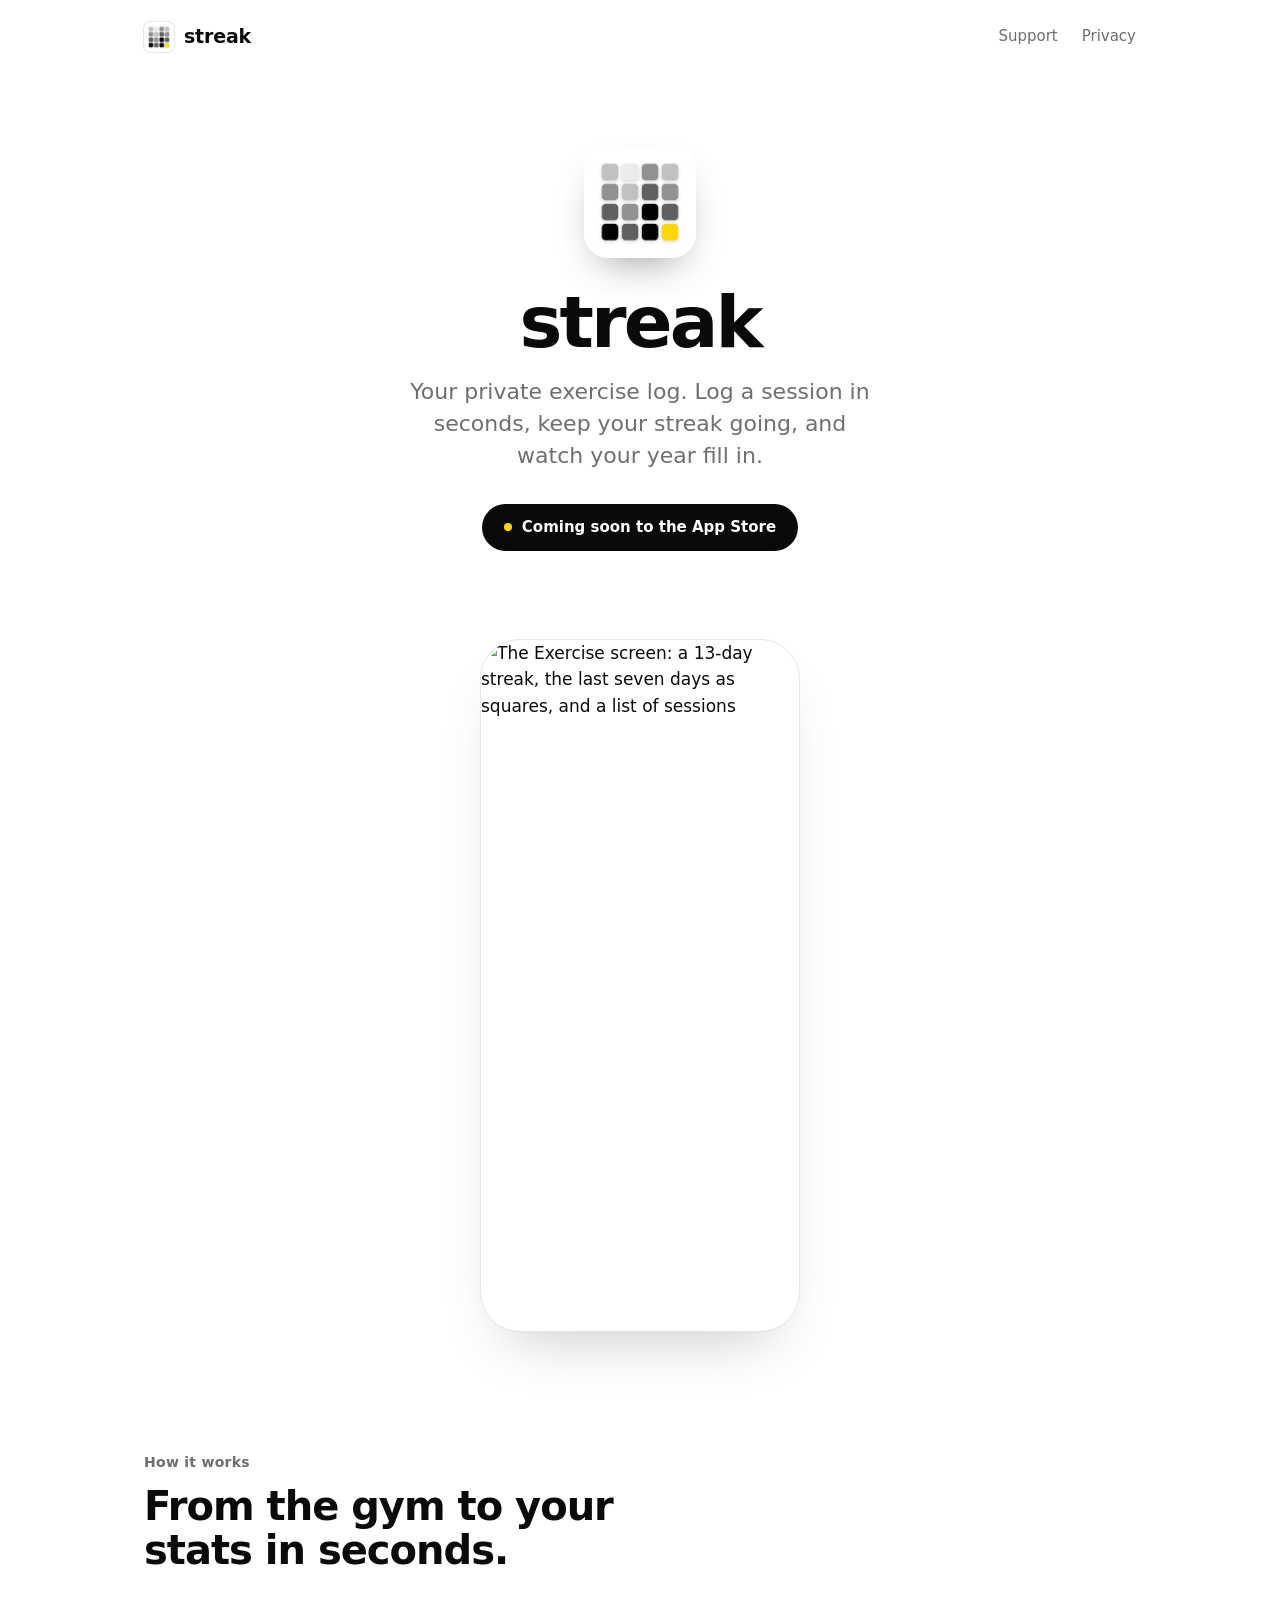
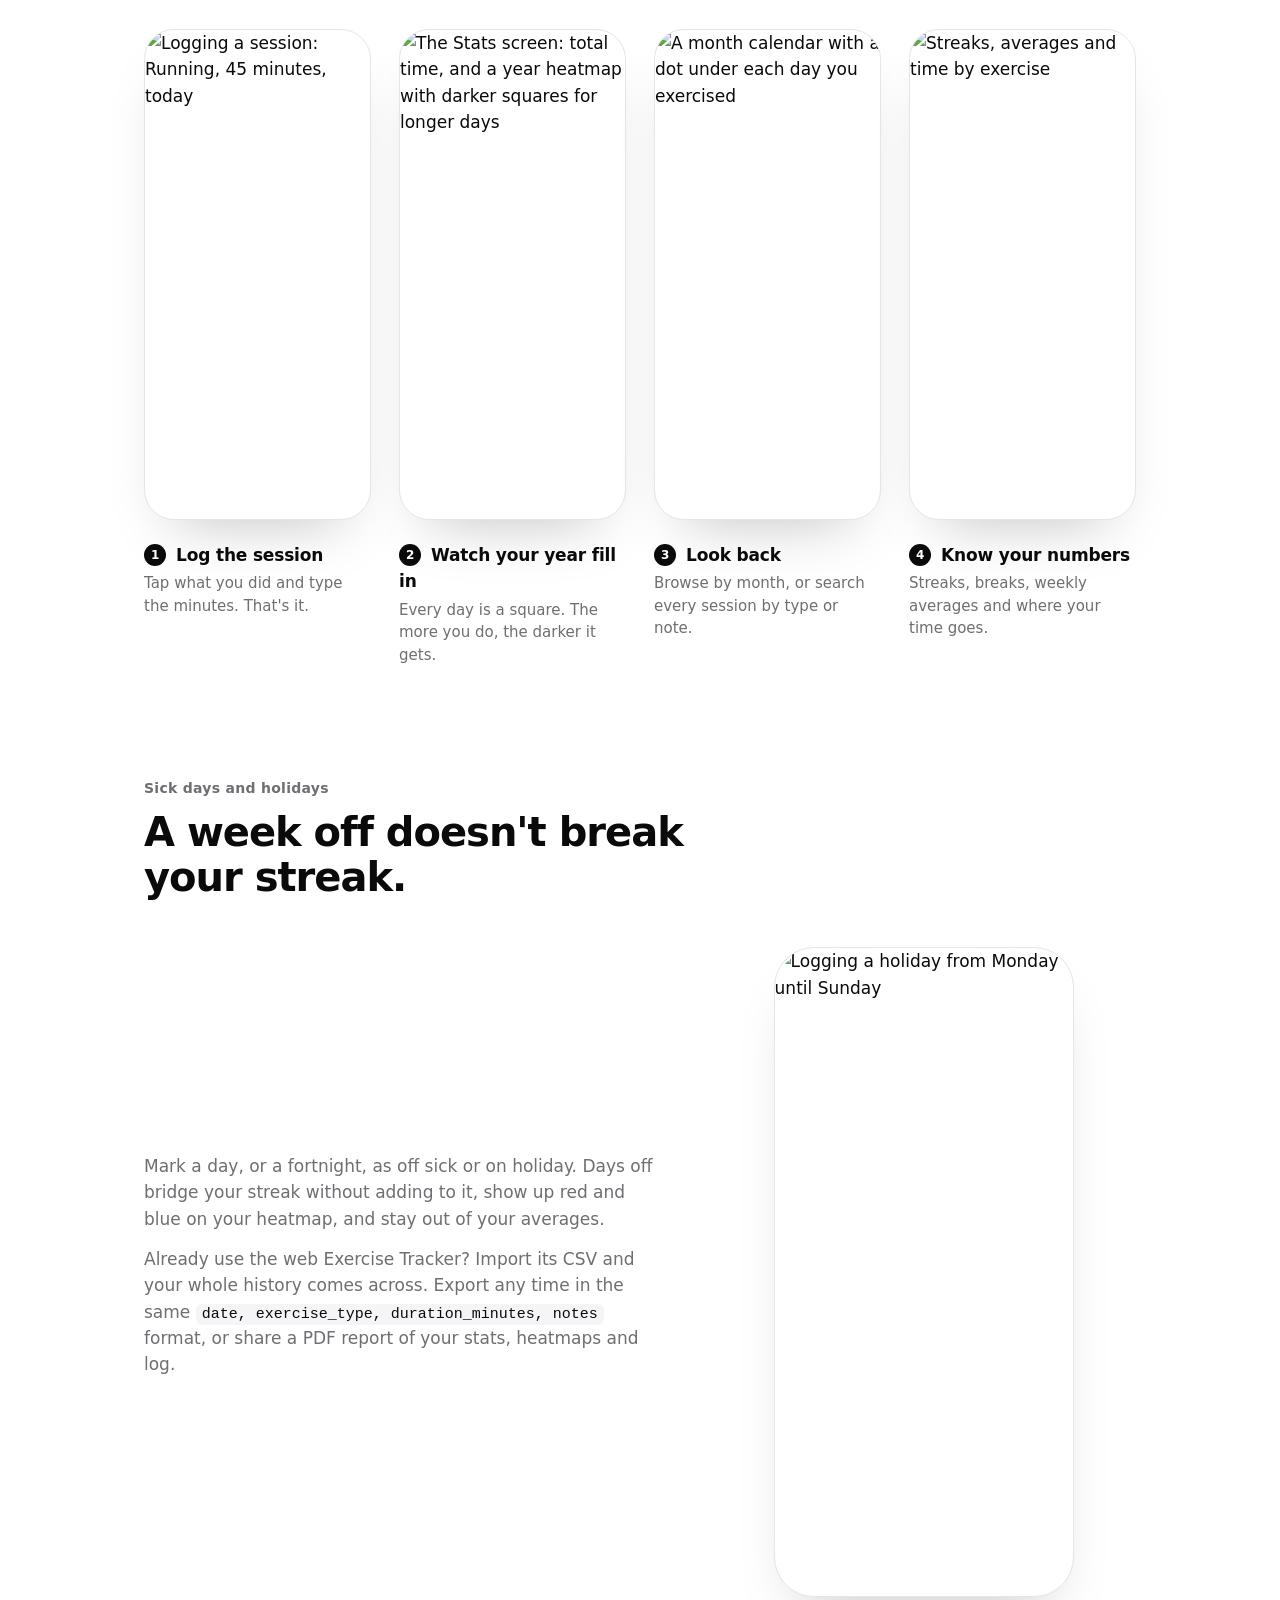
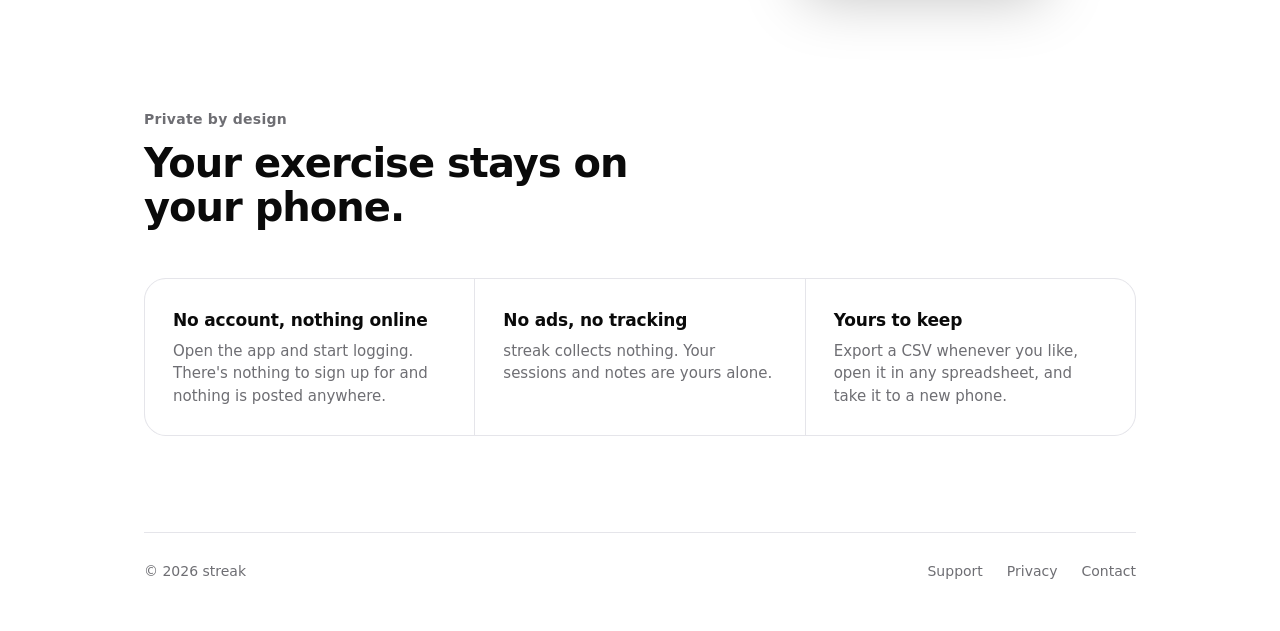
==== index.html @ 530e7906 "streak site: home, support and privacy pages on boast-site's design" ====
<!doctype html>
<html lang="en">
<head>
<meta charset="utf-8">
<meta name="viewport" content="width=device-width, initial-scale=1">
<title>streak · your private exercise log</title>
<meta name="description" content="Your private exercise log. Log a session in seconds, keep your streak going, and watch your year fill in. No account, no ads, and your data stays on your phone.">
<meta property="og:title" content="streak · your private exercise log">
<meta property="og:description" content="Log a session in seconds, keep your streak going, and watch your year fill in.">
<meta property="og:image" content="https://jack-coutts.github.io/streak-site/apple-touch-icon.png">
<meta name="theme-color" content="#ffffff" media="(prefers-color-scheme: light)">
<meta name="theme-color" content="#000000" media="(prefers-color-scheme: dark)">
<link rel="icon" href="favicon.png">
<link rel="apple-touch-icon" href="apple-touch-icon.png">
<link rel="stylesheet" href="style.css">
</head>
<body>
<div class="wrap">
  <header class="top">
    <a class="brand" href="./"><img src="icon.png" alt="">streak</a>
    <nav class="nav"><a href="support.html">Support</a><a href="privacy.html">Privacy</a></nav>
  </header>

  <main>
    <section class="hero">
      <img class="icon" src="icon.png" alt="The streak icon: a four-by-four heatmap that darkens towards a yellow square for today">
      <h1>streak</h1>
      <p class="lede">Your private exercise log. Log a session in seconds, keep your streak going, and watch your year fill in.</p>
      <span class="badge"><span class="dot"></span>Coming soon to the App Store</span>
    </section>

    <div class="phones">
      <img class="phone" src="img/1-exercise.webp" alt="The Exercise screen: a 13-day streak, the last seven days as squares, and a list of sessions" width="660" height="1434">
    </div>

    <section class="section" id="how">
      <p class="eyebrow">How it works</p>
      <h2>From the gym to your stats in seconds.</h2>
      <ol class="steps">
        <li>
          <img class="phone" src="img/2-log.webp" alt="Logging a session: Running, 45 minutes, today" width="660" height="1434" loading="lazy">
          <h3>Log the session</h3>
          <p>Tap what you did and type the minutes. That's it.</p>
        </li>
        <li>
          <img class="phone" src="img/3-stats.webp" alt="The Stats screen: total time, and a year heatmap with darker squares for longer days" width="660" height="1434" loading="lazy">
          <h3>Watch your year fill in</h3>
          <p>Every day is a square. The more you do, the darker it gets.</p>
        </li>
        <li>
          <img class="phone" src="img/4-calendar.webp" alt="A month calendar with a dot under each day you exercised" width="660" height="1434" loading="lazy">
          <h3>Look back</h3>
          <p>Browse by month, or search every session by type or note.</p>
        </li>
        <li>
          <img class="phone" src="img/5-numbers.webp" alt="Streaks, averages and time by exercise" width="660" height="1434" loading="lazy">
          <h3>Know your numbers</h3>
          <p>Streaks, breaks, weekly averages and where your time goes.</p>
        </li>
      </ol>
    </section>

    <section class="section">
      <p class="eyebrow">Sick days and holidays</p>
      <h2>A week off doesn't break your streak.</h2>
      <div class="history">
        <div>
          <p>Mark a day, or a fortnight, as off sick or on holiday. Days off bridge your streak without adding to it, show up red and blue on your heatmap, and stay out of your averages.</p>
          <p>Already use the web Exercise Tracker? Import its CSV and your whole history comes across. Export any time in the same <code>date, exercise_type, duration_minutes, notes</code> format, or share a PDF report of your stats, heatmaps and log.</p>
        </div>
        <img class="phone" src="img/6-days-off.webp" alt="Logging a holiday from Monday until Sunday" width="660" height="1434" loading="lazy">
      </div>
    </section>

    <section class="section">
      <p class="eyebrow">Private by design</p>
      <h2>Your exercise stays on your phone.</h2>
      <div class="points">
        <div><h3>No account, nothing online</h3><p>Open the app and start logging. There's nothing to sign up for and nothing is posted anywhere.</p></div>
        <div><h3>No ads, no tracking</h3><p>streak collects nothing. Your sessions and notes are yours alone.</p></div>
        <div><h3>Yours to keep</h3><p>Export a CSV whenever you like, open it in any spreadsheet, and take it to a new phone.</p></div>
      </div>
    </section>
  </main>

  <footer class="foot">
    <span>© 2026 streak</span>
    <nav><a href="support.html">Support</a><a href="privacy.html">Privacy</a><a href="https://github.com/Jack-Coutts/streak-site/issues">Contact</a></nav>
  </footer>
</div>
</body>
</html>
---- style.css ----
:root {
  color-scheme: light dark;
  --text: #0a0a0a;
  --secondary: #6e6e73;
  --tertiary: #a1a1a6;
  --bg: #fff;
  --surface: #f5f5f7;
  --hairline: #e5e5ea;
  --accent: #ffd60a;
  --frame-shadow: 0 30px 60px -30px rgba(0, 0, 0, 0.25);
}
@media (prefers-color-scheme: dark) {
  :root {
    --text: #f5f5f7;
    --secondary: #8e8e93;
    --tertiary: #5a5a5e;
    --bg: #000;
    --surface: #111113;
    --hairline: #2c2c2e;
    --frame-shadow: 0 30px 60px -30px rgba(0, 0, 0, 0.9);
  }
}

* { box-sizing: border-box; }
html { -webkit-text-size-adjust: 100%; }
body {
  margin: 0;
  background: var(--bg);
  color: var(--text);
  font: 17px/1.55 -apple-system, BlinkMacSystemFont, "SF Pro Text", system-ui, sans-serif;
  -webkit-font-smoothing: antialiased;
}
a { color: inherit; text-decoration: none; }
img { display: block; max-width: 100%; height: auto; }

.wrap { max-width: 1040px; margin: 0 auto; padding: 0 24px; }
.narrow { max-width: 640px; }

/* Header and footer, shared by every page */
.top { display: flex; align-items: center; justify-content: space-between; padding: 22px 0; }
.brand { display: flex; align-items: center; gap: 10px; font-weight: 600; font-size: 19px; letter-spacing: -0.01em; }
.brand img { width: 30px; height: 30px; border-radius: 22%; box-shadow: 0 0 0 1px var(--hairline); }
.nav { display: flex; gap: 24px; font-size: 15px; color: var(--secondary); }
.nav a:hover, .foot a:hover { color: var(--text); }
.foot { border-top: 1px solid var(--hairline); margin-top: 96px; padding: 28px 0 48px; display: flex; flex-wrap: wrap; gap: 12px 28px; justify-content: space-between; font-size: 14px; color: var(--secondary); }
.foot nav { display: flex; gap: 24px; }

/* Home */
.hero { text-align: center; padding: 72px 0 24px; }
.hero .icon { width: 112px; height: 112px; margin: 0 auto 28px; border-radius: 22%; box-shadow: 0 18px 40px -18px rgba(0, 0, 0, 0.45); }
.hero h1 { font-size: clamp(44px, 8vw, 72px); line-height: 1; letter-spacing: -0.04em; margin: 0; font-weight: 700; }
.hero .lede { font-size: clamp(19px, 2.4vw, 22px); line-height: 1.45; color: var(--secondary); max-width: 34ch; margin: 18px auto 0; }
.badge { display: inline-flex; align-items: center; gap: 10px; margin-top: 32px; padding: 12px 22px; border-radius: 999px; background: var(--text); color: var(--bg); font-size: 15px; font-weight: 600; }
.badge .dot { width: 8px; height: 8px; border-radius: 50%; background: var(--accent); }

.phones { display: flex; justify-content: center; padding: 64px 0 8px; }
.phones .phone { width: 320px; }
.phone { border-radius: 40px; overflow: hidden; border: 1px solid var(--hairline); box-shadow: var(--frame-shadow); background: var(--bg); }

.section { padding-top: 112px; }
.eyebrow { font-size: 14px; font-weight: 600; letter-spacing: 0.02em; color: var(--secondary); margin: 0 0 10px; }
.section h2 { font-size: clamp(30px, 4.4vw, 40px); line-height: 1.12; letter-spacing: -0.025em; margin: 0; max-width: 20ch; }

.steps { list-style: none; padding: 0; margin: 56px 0 0; display: grid; grid-template-columns: repeat(4, 1fr); gap: 28px; counter-reset: step; }
.steps li { counter-increment: step; }
.steps .phone { width: 100%; border-radius: 30px; }
.steps h3 { font-size: 17px; margin: 22px 0 4px; letter-spacing: -0.01em; }
.steps h3::before { content: counter(step); display: inline-grid; place-items: center; width: 22px; height: 22px; margin-right: 10px; border-radius: 50%; background: var(--text); color: var(--bg); font-size: 12px; font-weight: 700; vertical-align: 2px; }
.steps p { margin: 0; color: var(--secondary); font-size: 15px; line-height: 1.5; }

.points { display: grid; grid-template-columns: repeat(3, 1fr); gap: 1px; margin-top: 48px; background: var(--hairline); border: 1px solid var(--hairline); border-radius: 22px; overflow: hidden; }
.points div { background: var(--bg); padding: 28px; }
.points h3 { font-size: 17px; margin: 0 0 6px; letter-spacing: -0.01em; }
.points p { margin: 0; color: var(--secondary); font-size: 15px; line-height: 1.5; }

/* Document pages: support and privacy */
.doc { max-width: 640px; margin: 0 auto; padding-top: 48px; }
.doc h1 { font-size: clamp(34px, 5vw, 44px); line-height: 1.1; letter-spacing: -0.03em; margin: 0 0 6px; }
.doc .meta { color: var(--secondary); font-size: 15px; margin: 0 0 40px; }
.doc h2 { font-size: 20px; letter-spacing: -0.015em; margin: 48px 0 8px; }
.doc p, .doc li { margin: 0 0 12px; }
.doc ul { padding-left: 20px; }
.doc a { text-decoration: underline; text-decoration-color: var(--hairline); text-underline-offset: 3px; }
.toc { display: grid; grid-template-columns: repeat(2, 1fr); grid-template-rows: repeat(4, auto); grid-auto-flow: column; gap: 2px 24px; padding: 18px 0; margin: 0 0 8px; border-top: 1px solid var(--hairline); border-bottom: 1px solid var(--hairline); font-size: 15px; }
.doc .toc a { color: var(--secondary); padding: 4px 0; text-decoration: none; }
.toc a:hover { color: var(--text); }
.doc ol { padding-left: 22px; }
.doc ol li { padding-left: 4px; }
.doc h2 { scroll-margin-top: 24px; }
.doc code { font: 14px ui-monospace, "SF Mono", Menlo, monospace; background: var(--surface); padding: 2px 6px; border-radius: 6px; }
.doc .figure { display: flex; gap: 20px; margin: 20px 0 8px; }
.doc .figure .phone { width: 200px; border-radius: 30px; box-shadow: none; }

@media (max-width: 860px) {
  .steps { grid-template-columns: repeat(2, 1fr); gap: 40px 20px; }
  .points { grid-template-columns: 1fr; }
}
@media (max-width: 620px) {
  .nav { gap: 18px; }
  .phones { padding-top: 48px; }
  .phones .phone { width: 78%; border-radius: 32px; }
  .doc .figure .phone { width: 46%; }
  .toc { grid-template-columns: 1fr; grid-template-rows: none; grid-auto-flow: row; }
}

/* streak additions */
.history { display: grid; grid-template-columns: 1.1fr 0.9fr; gap: 48px; align-items: center; margin-top: 48px; }
.history p { margin: 0 0 14px; color: var(--secondary); font-size: 17px; }
.history code { font: 15px ui-monospace, "SF Mono", Menlo, monospace; background: var(--surface); padding: 2px 6px; border-radius: 6px; color: var(--text); }
.history .phone { width: 300px; justify-self: center; }
@media (max-width: 860px) {
  .history { grid-template-columns: 1fr; }
}
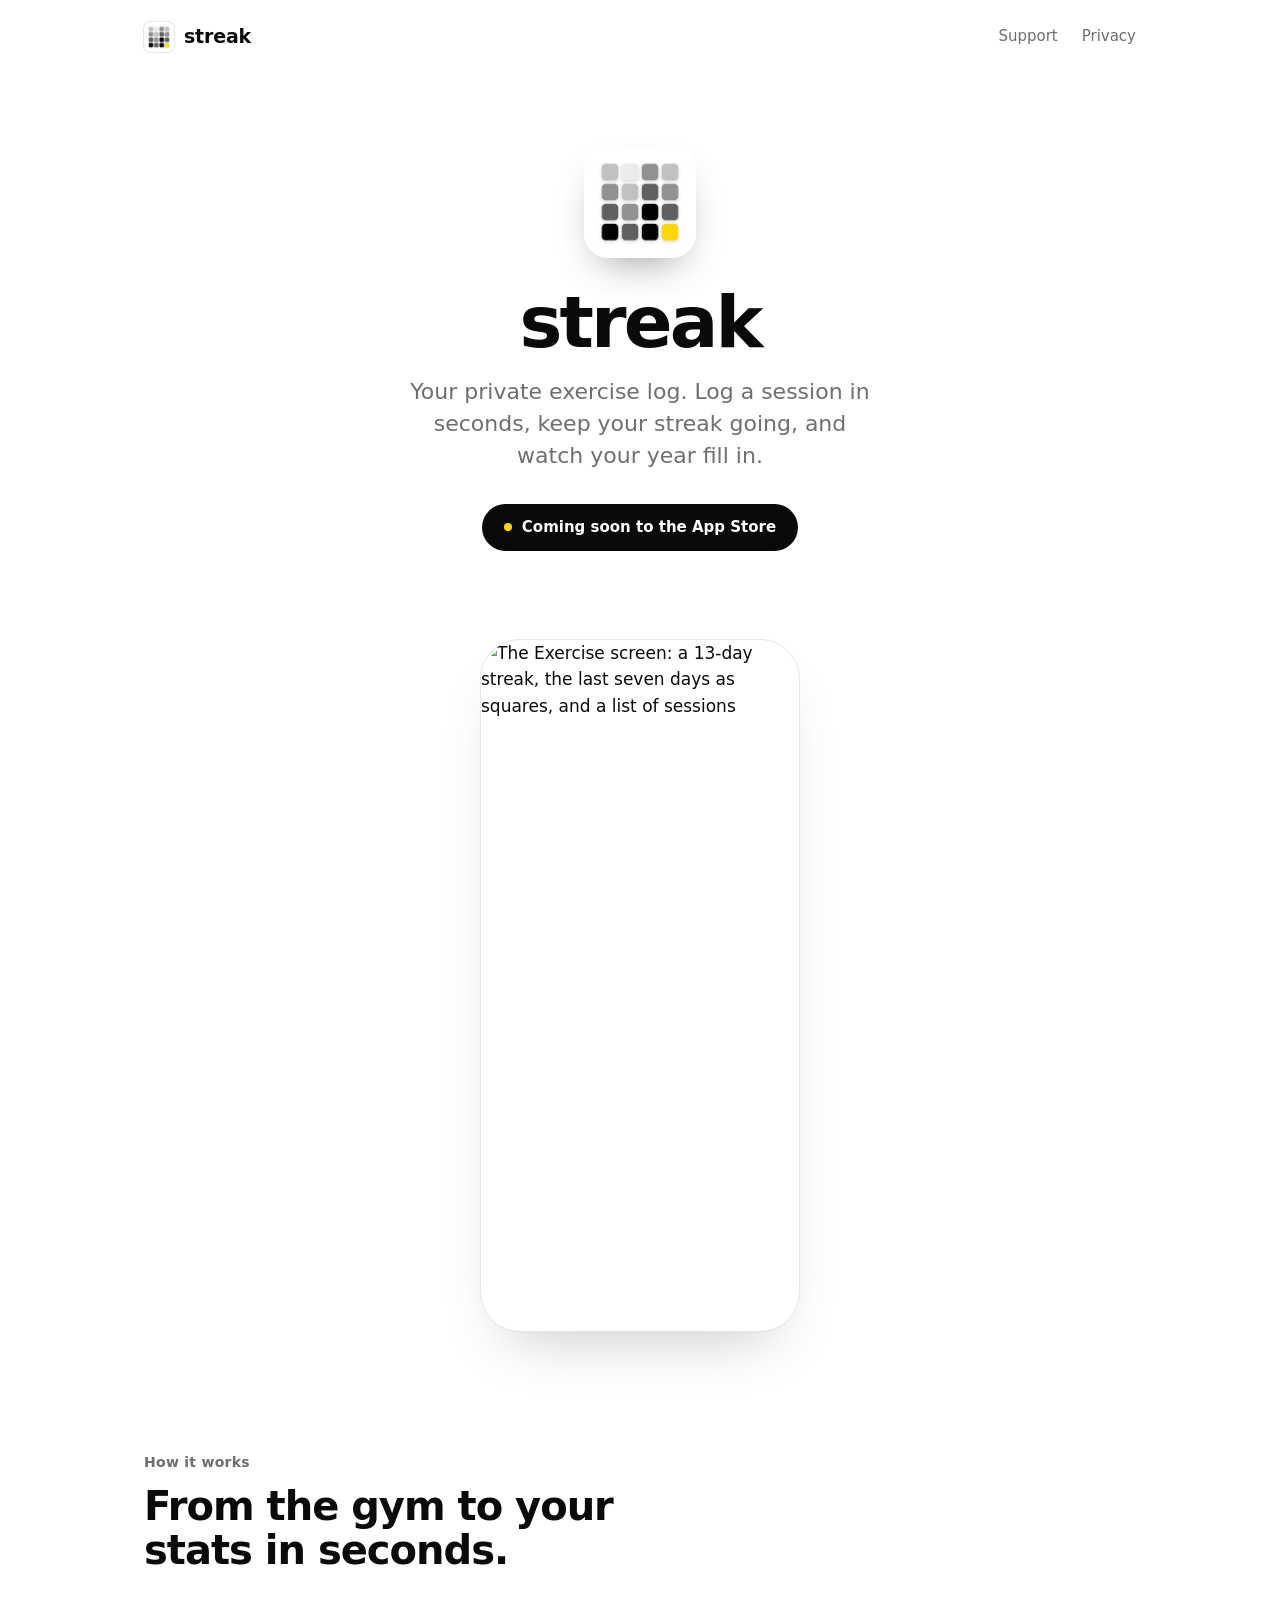
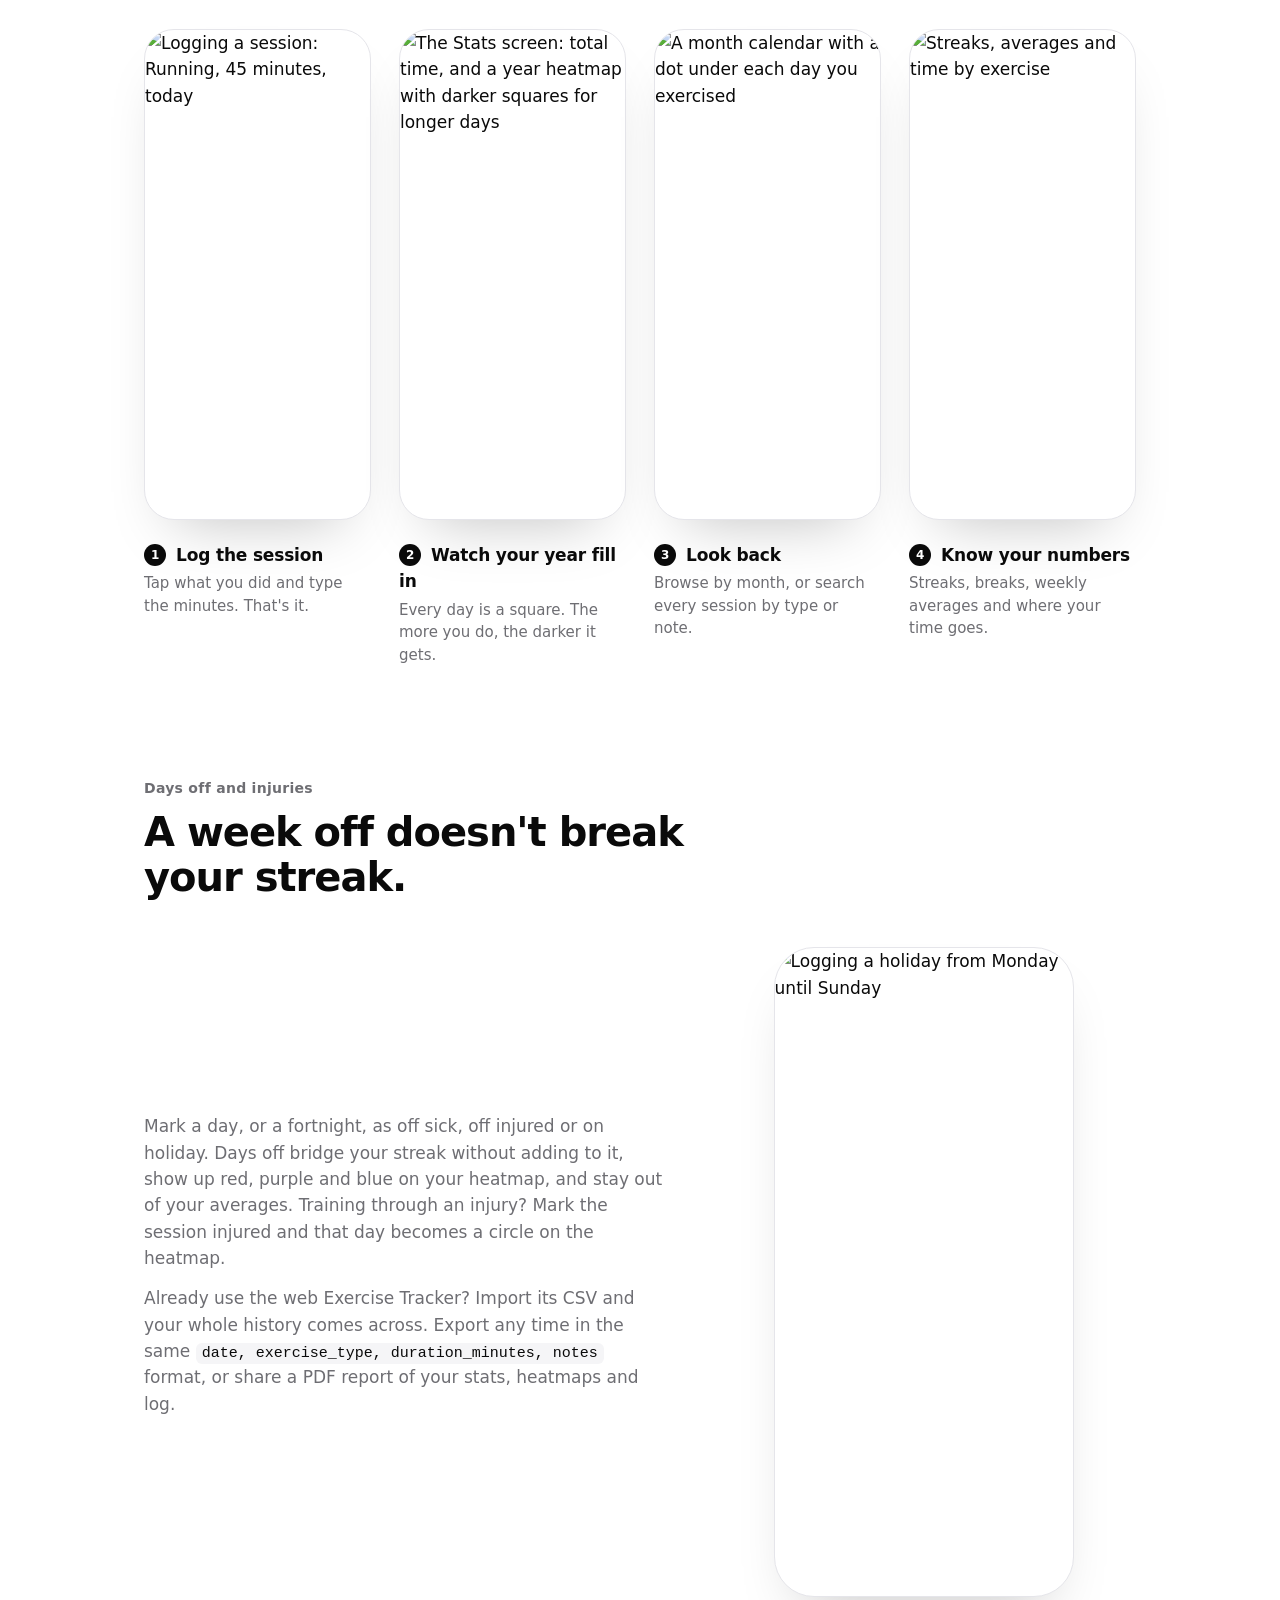
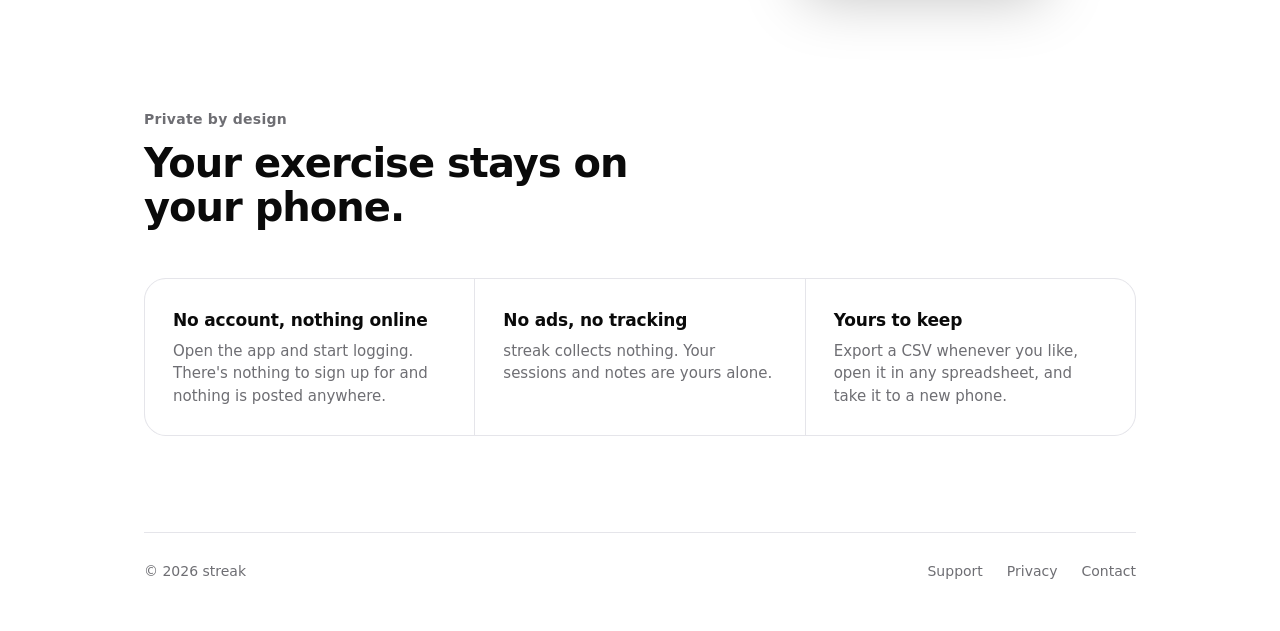
==== commit 0b5a0a09: "Support and home: off injured and training injured" ====
--- a/index.html
+++ b/index.html
@@ -61,11 +61,11 @@
     </section>
 
     <section class="section">
-      <p class="eyebrow">Sick days and holidays</p>
+      <p class="eyebrow">Days off and injuries</p>
       <h2>A week off doesn't break your streak.</h2>
       <div class="history">
         <div>
-          <p>Mark a day, or a fortnight, as off sick or on holiday. Days off bridge your streak without adding to it, show up red and blue on your heatmap, and stay out of your averages.</p>
+          <p>Mark a day, or a fortnight, as off sick, off injured or on holiday. Days off bridge your streak without adding to it, show up red, purple and blue on your heatmap, and stay out of your averages. Training through an injury? Mark the session injured and that day becomes a circle on the heatmap.</p>
           <p>Already use the web Exercise Tracker? Import its CSV and your whole history comes across. Export any time in the same <code>date, exercise_type, duration_minutes, notes</code> format, or share a PDF report of your stats, heatmaps and log.</p>
         </div>
         <img class="phone" src="img/6-days-off.webp" alt="Logging a holiday from Monday until Sunday" width="660" height="1434" loading="lazy">
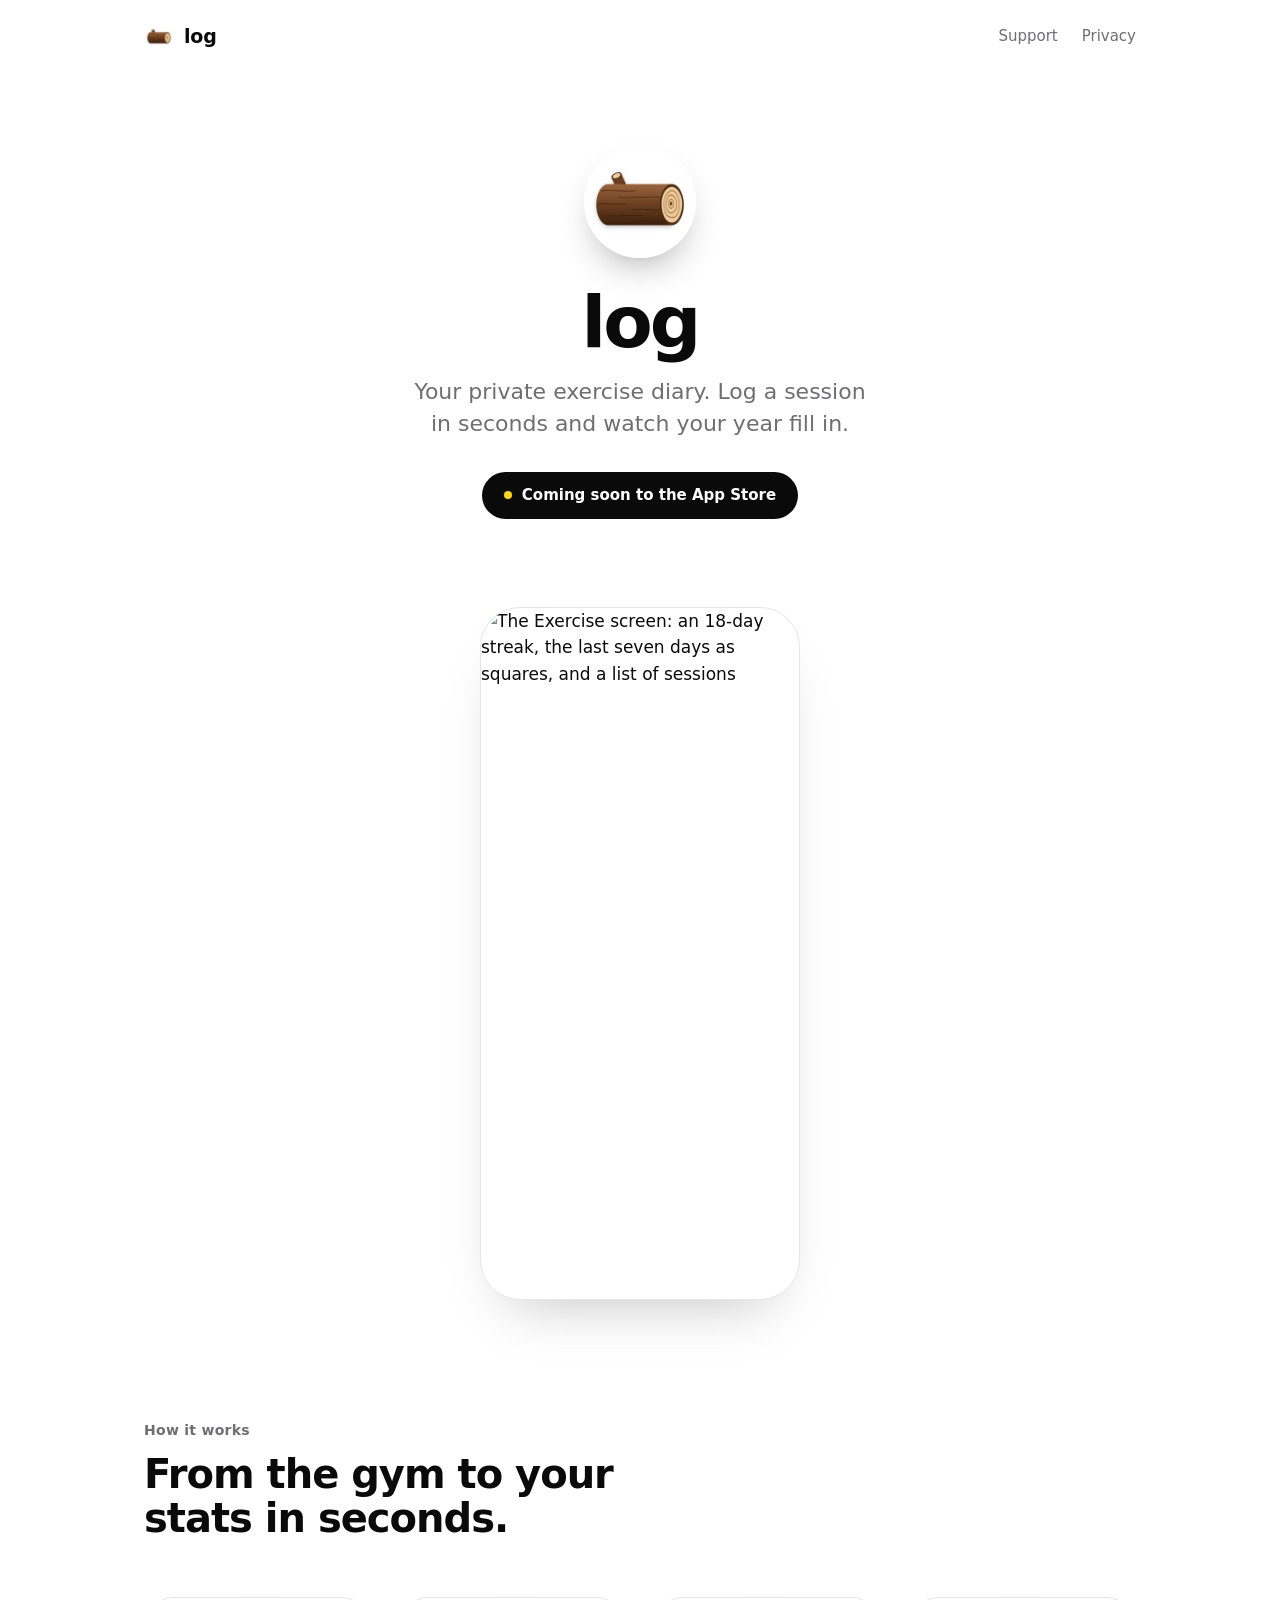
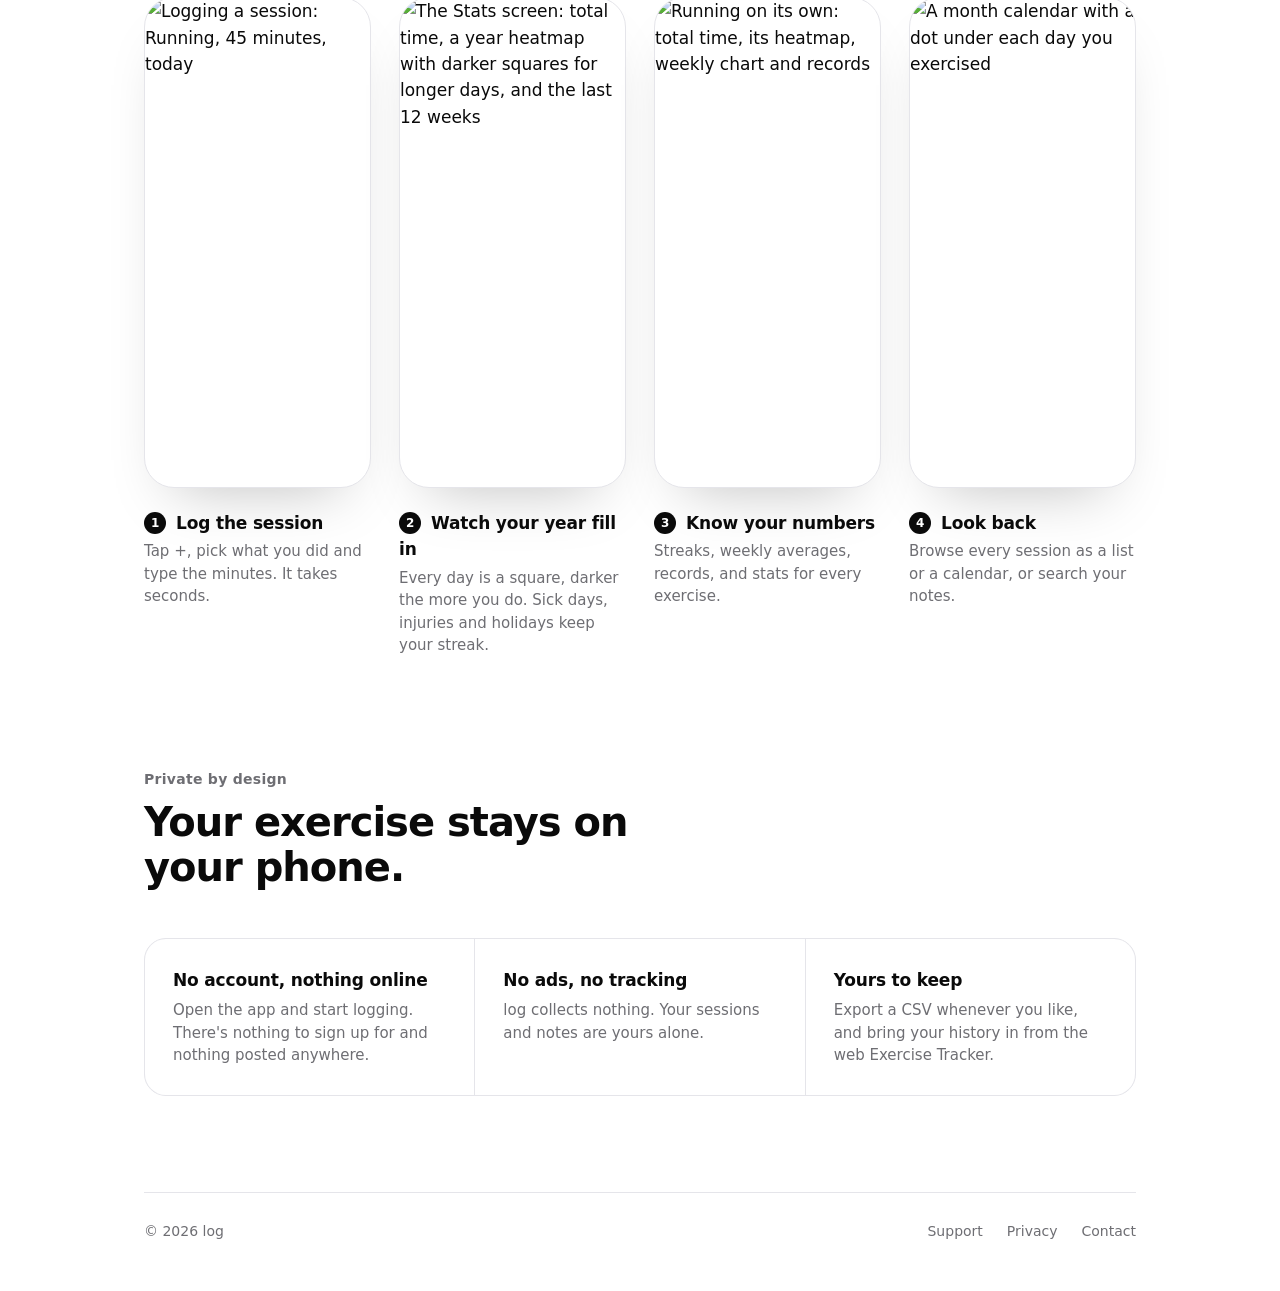
==== commit c7708b93: "Rename to log: boast-site's stylesheet unchanged, same page structure, brown log icon Screenshots (i" ====
--- a/index.html
+++ b/index.html
@@ -3,11 +3,11 @@
 <head>
 <meta charset="utf-8">
 <meta name="viewport" content="width=device-width, initial-scale=1">
-<title>streak · your private exercise log</title>
-<meta name="description" content="Your private exercise log. Log a session in seconds, keep your streak going, and watch your year fill in. No account, no ads, and your data stays on your phone.">
-<meta property="og:title" content="streak · your private exercise log">
-<meta property="og:description" content="Log a session in seconds, keep your streak going, and watch your year fill in.">
-<meta property="og:image" content="https://jack-coutts.github.io/streak-site/apple-touch-icon.png">
+<title>log · your private exercise diary</title>
+<meta name="description" content="Your private exercise diary. Log a session in seconds and watch your year fill in. No account, no ads, and your data stays on your phone.">
+<meta property="og:title" content="log · your private exercise diary">
+<meta property="og:description" content="Log a session in seconds and watch your year fill in.">
+<meta property="og:image" content="https://jack-coutts.github.io/log-site/apple-touch-icon.png">
 <meta name="theme-color" content="#ffffff" media="(prefers-color-scheme: light)">
 <meta name="theme-color" content="#000000" media="(prefers-color-scheme: dark)">
 <link rel="icon" href="favicon.png">
@@ -17,20 +17,20 @@
 <body>
 <div class="wrap">
   <header class="top">
-    <a class="brand" href="./"><img src="icon.png" alt="">streak</a>
+    <a class="brand" href="./"><img src="icon.png" alt="">log</a>
     <nav class="nav"><a href="support.html">Support</a><a href="privacy.html">Privacy</a></nav>
   </header>
 
   <main>
     <section class="hero">
-      <img class="icon" src="icon.png" alt="The streak icon: a four-by-four heatmap that darkens towards a yellow square for today">
-      <h1>streak</h1>
-      <p class="lede">Your private exercise log. Log a session in seconds, keep your streak going, and watch your year fill in.</p>
+      <img class="icon" src="icon.png" alt="The log icon: a brown log lying on its side, its sawn end showing growth rings">
+      <h1>log</h1>
+      <p class="lede">Your private exercise diary. Log a session in seconds and watch your year fill in.</p>
       <span class="badge"><span class="dot"></span>Coming soon to the App Store</span>
     </section>
 
     <div class="phones">
-      <img class="phone" src="img/1-exercise.webp" alt="The Exercise screen: a 13-day streak, the last seven days as squares, and a list of sessions" width="660" height="1434">
+      <img class="phone" src="img/1-exercise.webp" alt="The Exercise screen: an 18-day streak, the last seven days as squares, and a list of sessions" width="660" height="1434">
     </div>
 
     <section class="section" id="how">
@@ -40,52 +40,40 @@
         <li>
           <img class="phone" src="img/2-log.webp" alt="Logging a session: Running, 45 minutes, today" width="660" height="1434" loading="lazy">
           <h3>Log the session</h3>
-          <p>Tap what you did and type the minutes. That's it.</p>
+          <p>Tap +, pick what you did and type the minutes. It takes seconds.</p>
         </li>
         <li>
-          <img class="phone" src="img/3-stats.webp" alt="The Stats screen: total time, and a year heatmap with darker squares for longer days" width="660" height="1434" loading="lazy">
+          <img class="phone" src="img/3-stats.webp" alt="The Stats screen: total time, a year heatmap with darker squares for longer days, and the last 12 weeks" width="660" height="1434" loading="lazy">
           <h3>Watch your year fill in</h3>
-          <p>Every day is a square. The more you do, the darker it gets.</p>
+          <p>Every day is a square, darker the more you do. Sick days, injuries and holidays keep your streak.</p>
+        </li>
+        <li>
+          <img class="phone" src="img/5-exercise.webp" alt="Running on its own: total time, its heatmap, weekly chart and records" width="660" height="1434" loading="lazy">
+          <h3>Know your numbers</h3>
+          <p>Streaks, weekly averages, records, and stats for every exercise.</p>
         </li>
         <li>
           <img class="phone" src="img/4-calendar.webp" alt="A month calendar with a dot under each day you exercised" width="660" height="1434" loading="lazy">
           <h3>Look back</h3>
-          <p>Browse by month, or search every session by type or note.</p>
-        </li>
-        <li>
-          <img class="phone" src="img/5-numbers.webp" alt="Streaks, averages and time by exercise" width="660" height="1434" loading="lazy">
-          <h3>Know your numbers</h3>
-          <p>Streaks, breaks, weekly averages and where your time goes.</p>
+          <p>Browse every session as a list or a calendar, or search your notes.</p>
         </li>
       </ol>
-    </section>
-
-    <section class="section">
-      <p class="eyebrow">Days off and injuries</p>
-      <h2>A week off doesn't break your streak.</h2>
-      <div class="history">
-        <div>
-          <p>Mark a day, or a fortnight, as off sick, off injured or on holiday. Days off bridge your streak without adding to it, show up red, purple and blue on your heatmap, and stay out of your averages. Training through an injury? Mark the session injured and that day becomes a circle on the heatmap.</p>
-          <p>Already use the web Exercise Tracker? Import its CSV and your whole history comes across. Export any time in the same <code>date, exercise_type, duration_minutes, notes</code> format, or share a PDF report of your stats, heatmaps and log.</p>
-        </div>
-        <img class="phone" src="img/6-days-off.webp" alt="Logging a holiday from Monday until Sunday" width="660" height="1434" loading="lazy">
-      </div>
     </section>
 
     <section class="section">
       <p class="eyebrow">Private by design</p>
       <h2>Your exercise stays on your phone.</h2>
       <div class="points">
-        <div><h3>No account, nothing online</h3><p>Open the app and start logging. There's nothing to sign up for and nothing is posted anywhere.</p></div>
-        <div><h3>No ads, no tracking</h3><p>streak collects nothing. Your sessions and notes are yours alone.</p></div>
-        <div><h3>Yours to keep</h3><p>Export a CSV whenever you like, open it in any spreadsheet, and take it to a new phone.</p></div>
+        <div><h3>No account, nothing online</h3><p>Open the app and start logging. There's nothing to sign up for and nothing posted anywhere.</p></div>
+        <div><h3>No ads, no tracking</h3><p>log collects nothing. Your sessions and notes are yours alone.</p></div>
+        <div><h3>Yours to keep</h3><p>Export a CSV whenever you like, and bring your history in from the web Exercise Tracker.</p></div>
       </div>
     </section>
   </main>
 
   <footer class="foot">
-    <span>© 2026 streak</span>
-    <nav><a href="support.html">Support</a><a href="privacy.html">Privacy</a><a href="https://github.com/Jack-Coutts/streak-site/issues">Contact</a></nav>
+    <span>© 2026 log</span>
+    <nav><a href="support.html">Support</a><a href="privacy.html">Privacy</a><a href="https://github.com/Jack-Coutts/log-site/issues">Contact</a></nav>
   </footer>
 </div>
 </body>
--- a/style.css
+++ b/style.css
@@ -6,7 +6,7 @@
   --bg: #fff;
   --surface: #f5f5f7;
   --hairline: #e5e5ea;
-  --accent: #ffd60a;
+  --ball: #ffd60a;
   --frame-shadow: 0 30px 60px -30px rgba(0, 0, 0, 0.25);
 }
 @media (prefers-color-scheme: dark) {
@@ -39,7 +39,7 @@
 /* Header and footer, shared by every page */
 .top { display: flex; align-items: center; justify-content: space-between; padding: 22px 0; }
 .brand { display: flex; align-items: center; gap: 10px; font-weight: 600; font-size: 19px; letter-spacing: -0.01em; }
-.brand img { width: 30px; height: 30px; border-radius: 22%; box-shadow: 0 0 0 1px var(--hairline); }
+.brand img { width: 30px; height: 30px; border-radius: 50%; }
 .nav { display: flex; gap: 24px; font-size: 15px; color: var(--secondary); }
 .nav a:hover, .foot a:hover { color: var(--text); }
 .foot { border-top: 1px solid var(--hairline); margin-top: 96px; padding: 28px 0 48px; display: flex; flex-wrap: wrap; gap: 12px 28px; justify-content: space-between; font-size: 14px; color: var(--secondary); }
@@ -47,11 +47,11 @@
 
 /* Home */
 .hero { text-align: center; padding: 72px 0 24px; }
-.hero .icon { width: 112px; height: 112px; margin: 0 auto 28px; border-radius: 22%; box-shadow: 0 18px 40px -18px rgba(0, 0, 0, 0.45); }
+.hero .icon { width: 112px; height: 112px; margin: 0 auto 28px; border-radius: 50%; box-shadow: 0 18px 40px -18px rgba(0, 0, 0, 0.45); }
 .hero h1 { font-size: clamp(44px, 8vw, 72px); line-height: 1; letter-spacing: -0.04em; margin: 0; font-weight: 700; }
 .hero .lede { font-size: clamp(19px, 2.4vw, 22px); line-height: 1.45; color: var(--secondary); max-width: 34ch; margin: 18px auto 0; }
 .badge { display: inline-flex; align-items: center; gap: 10px; margin-top: 32px; padding: 12px 22px; border-radius: 999px; background: var(--text); color: var(--bg); font-size: 15px; font-weight: 600; }
-.badge .dot { width: 8px; height: 8px; border-radius: 50%; background: var(--accent); }
+.badge .dot { width: 8px; height: 8px; border-radius: 50%; background: var(--ball); }
 
 .phones { display: flex; justify-content: center; padding: 64px 0 8px; }
 .phones .phone { width: 320px; }
@@ -102,12 +102,3 @@
   .doc .figure .phone { width: 46%; }
   .toc { grid-template-columns: 1fr; grid-template-rows: none; grid-auto-flow: row; }
 }
-
-/* streak additions */
-.history { display: grid; grid-template-columns: 1.1fr 0.9fr; gap: 48px; align-items: center; margin-top: 48px; }
-.history p { margin: 0 0 14px; color: var(--secondary); font-size: 17px; }
-.history code { font: 15px ui-monospace, "SF Mono", Menlo, monospace; background: var(--surface); padding: 2px 6px; border-radius: 6px; color: var(--text); }
-.history .phone { width: 300px; justify-self: center; }
-@media (max-width: 860px) {
-  .history { grid-template-columns: 1fr; }
-}
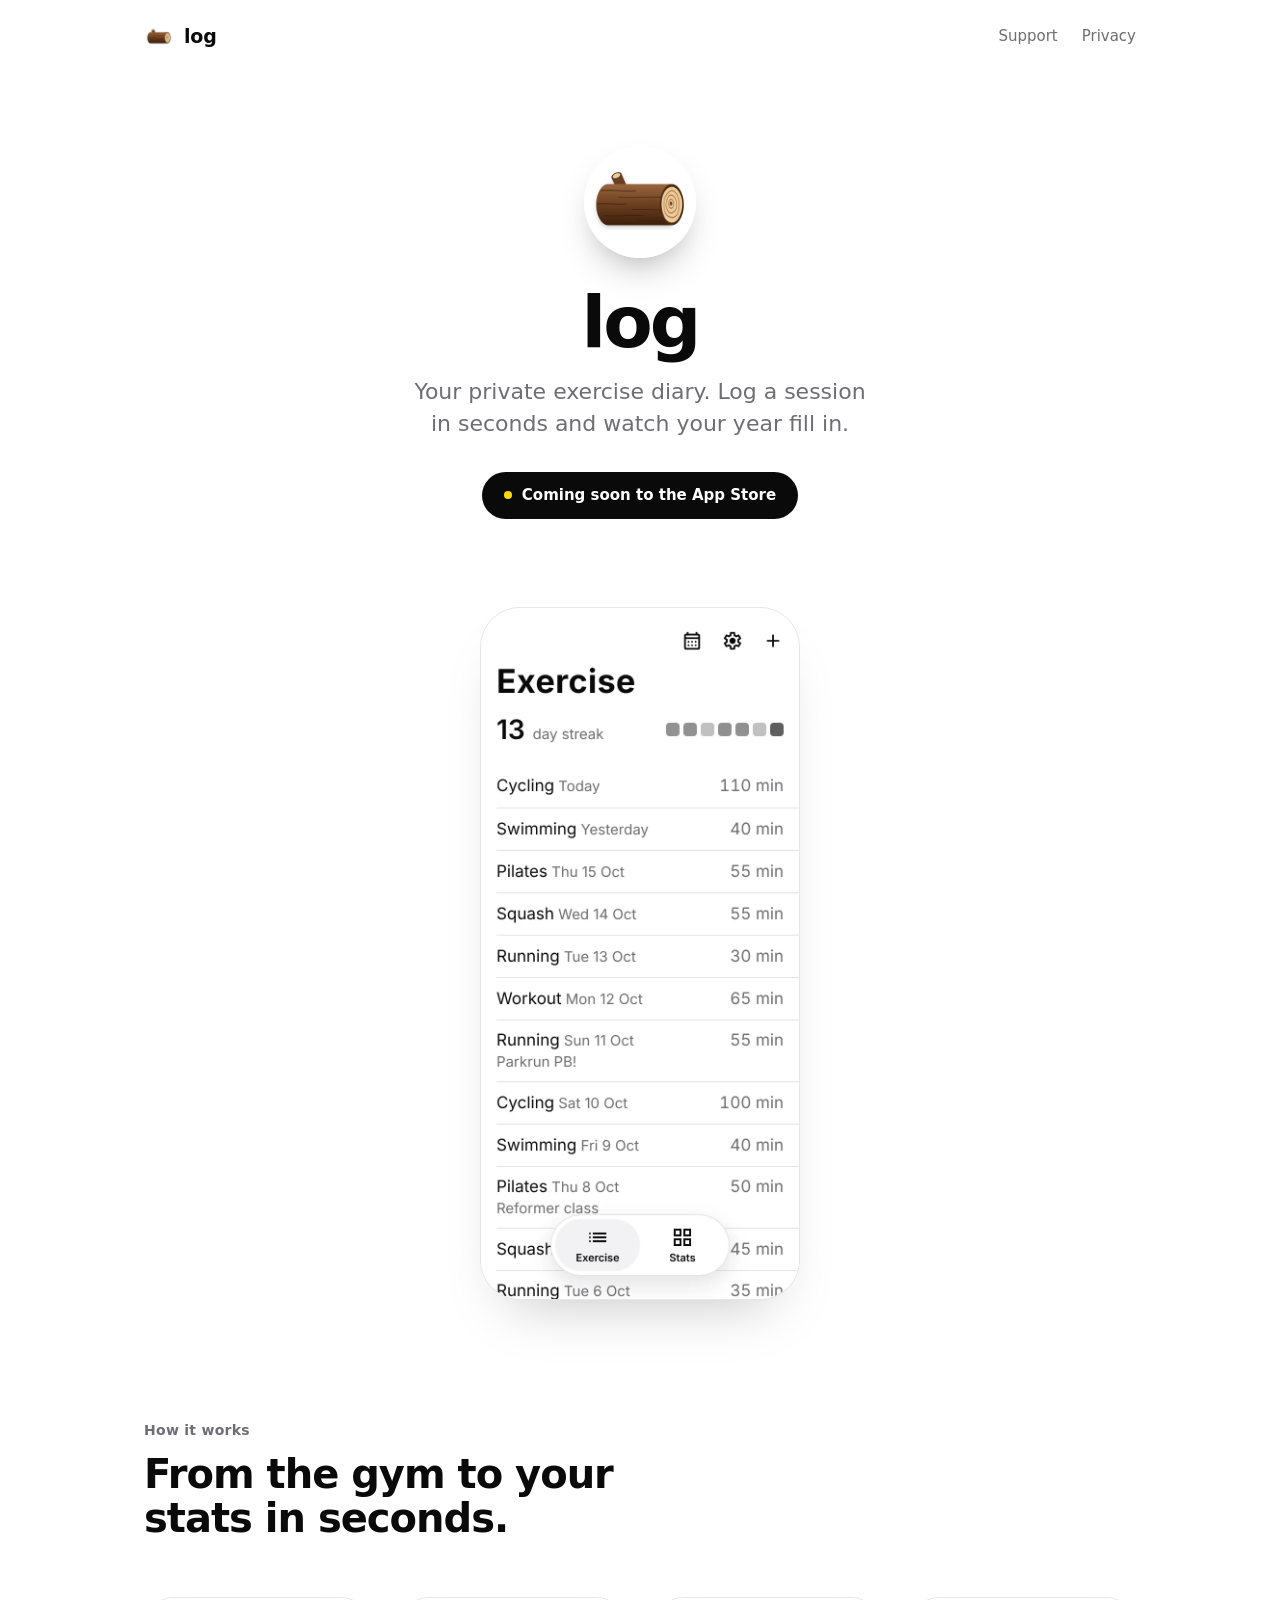
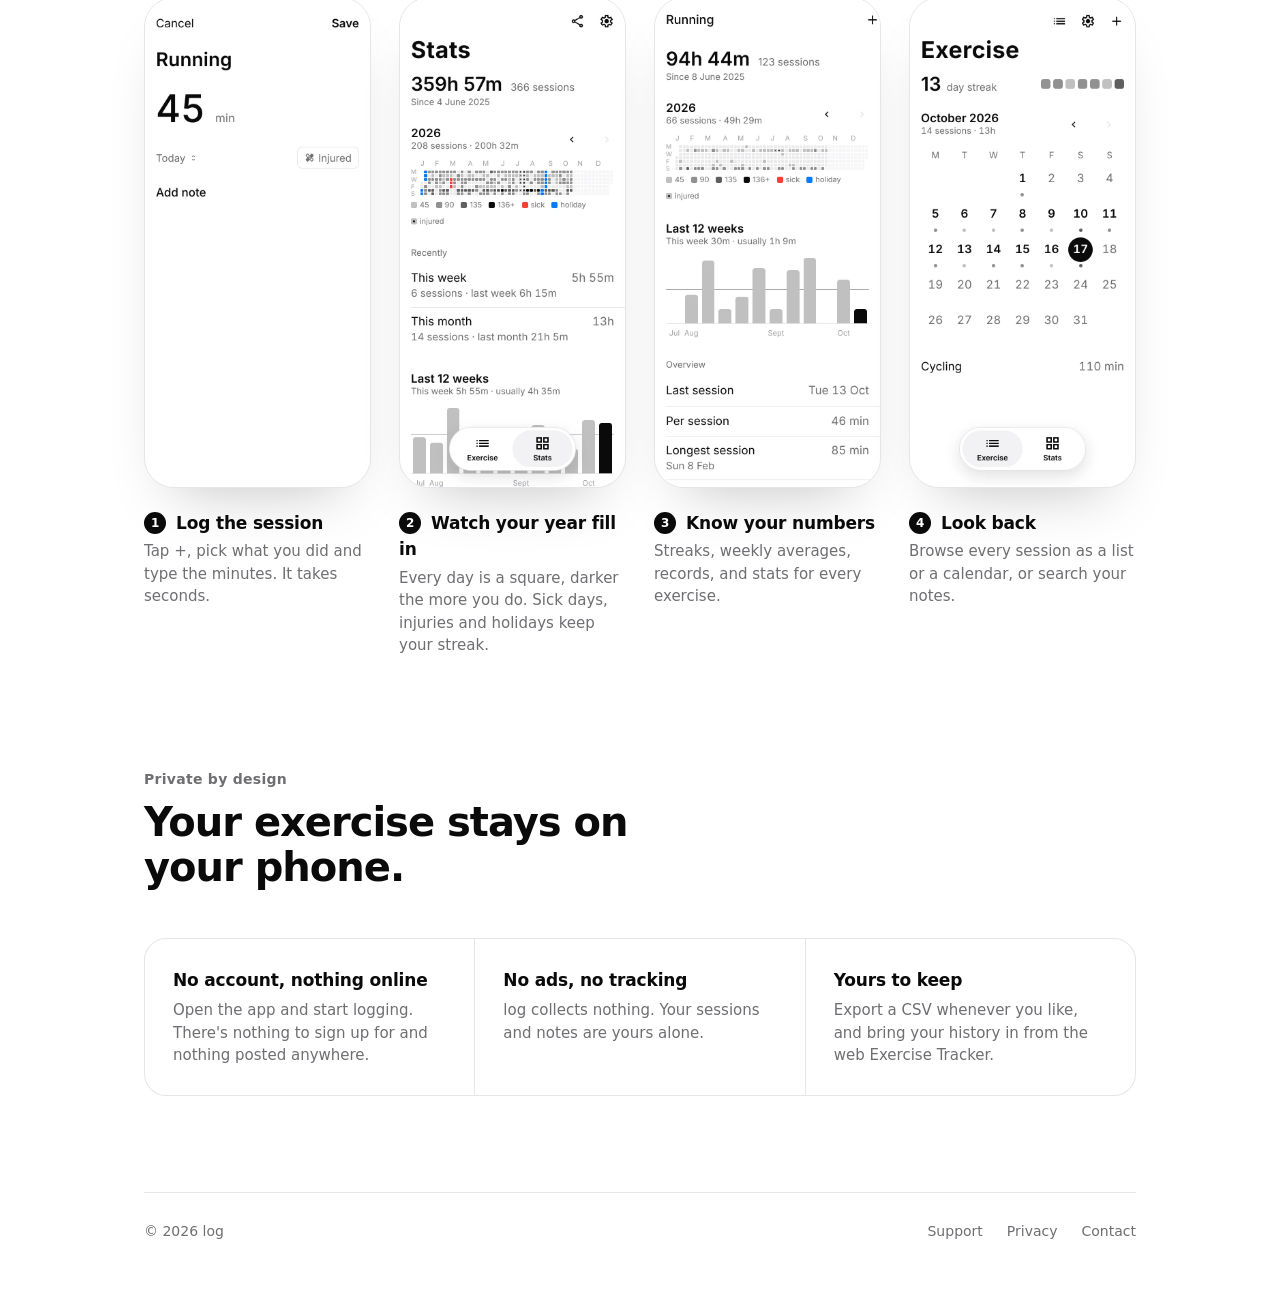
==== commit 9233fac2: "Add the app screenshots the pages already reference Captured from the app's web preview with its dem" ====
--- a/index.html
+++ b/index.html
@@ -30,7 +30,7 @@
     </section>
 
     <div class="phones">
-      <img class="phone" src="img/1-exercise.webp" alt="The Exercise screen: an 18-day streak, the last seven days as squares, and a list of sessions" width="660" height="1434">
+      <img class="phone" src="img/1-exercise.webp" alt="The Exercise screen: a 13-day streak, the last seven days as squares, and a list of sessions" width="660" height="1434">
     </div>
 
     <section class="section" id="how">
